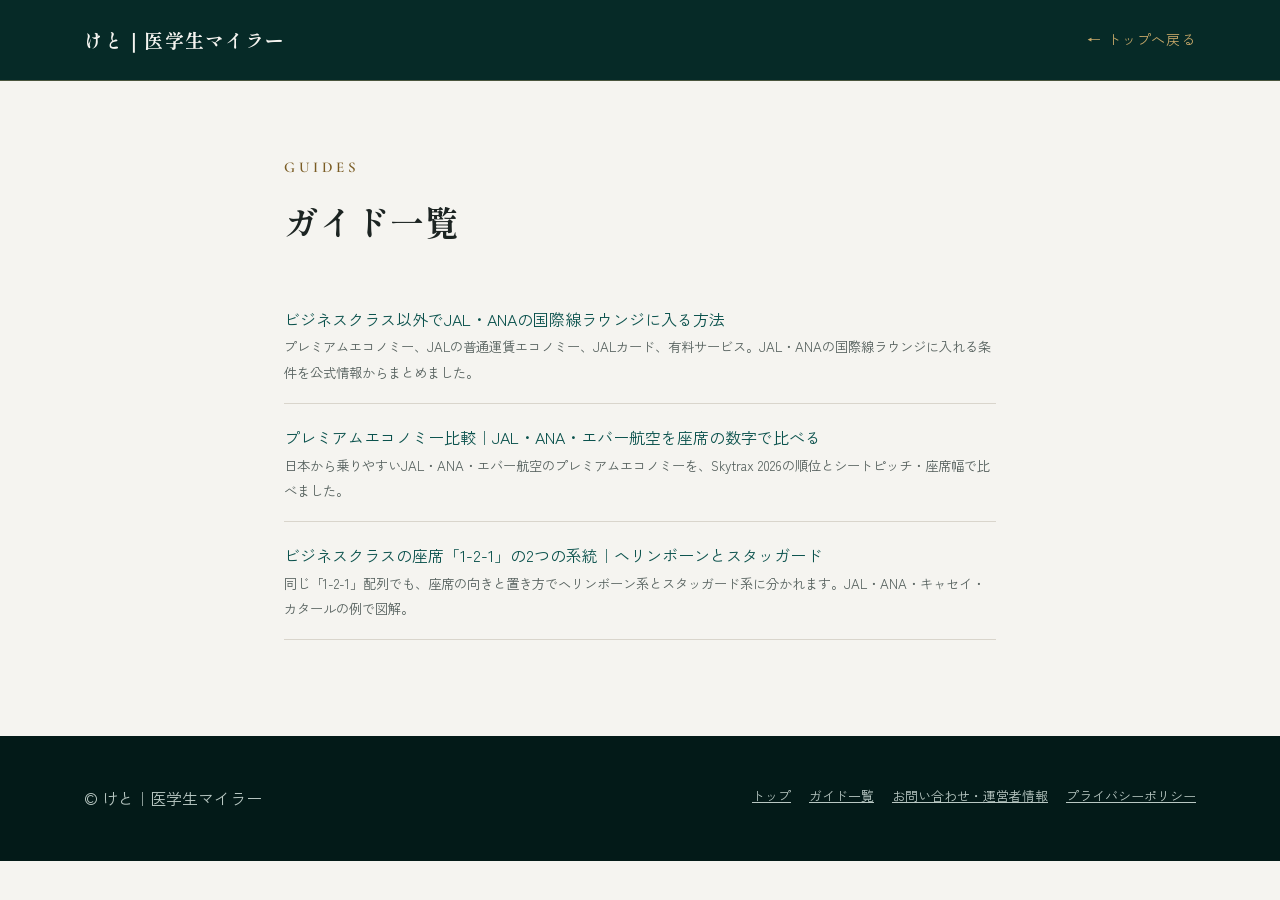
==== guides/index.html @ 94a11e3c "Pinterest用ガイド更新 2026-10-09" ====
<!doctype html>
<html lang="ja">
<head>
<meta charset="utf-8">
<meta name="viewport" content="width=device-width, initial-scale=1">
<title>ガイド一覧｜けと｜医学生マイラー</title>
<meta name="description" content="飛行機の座席・空港ラウンジ・マイルの基本を、公式情報からまとめたガイド。">
<link rel="canonical" href="https://medical-mileage.github.io/guides/">
<meta property="og:type" content="article">
<meta property="og:site_name" content="けと｜医学生マイラー">
<meta property="og:title" content="ガイド一覧">
<meta property="og:description" content="飛行機の座席・空港ラウンジ・マイルの基本を、公式情報からまとめたガイド。">
<meta property="og:url" content="https://medical-mileage.github.io/guides/">
<meta property="og:image" content="https://medical-mileage.github.io/ogp.png">
<meta property="article:published_time" content="2026-10-03">
<meta name="twitter:card" content="summary_large_image">
<link rel="icon" href="../profile.png">
<link rel="preconnect" href="https://fonts.googleapis.com">
<link rel="preconnect" href="https://fonts.gstatic.com" crossorigin>
<link href="https://fonts.googleapis.com/css2?family=Shippori+Mincho+B1:wght@500;700&family=Zen+Kaku+Gothic+New:wght@400;500;700&family=Cormorant+Garamond:ital,wght@0,500;0,600;1,500&display=swap" rel="stylesheet">
<link rel="stylesheet" href="../style.css">
<style>
.guide .lead{margin-top:20px;font-size:16px}
.guide .updated{margin-top:12px;color:var(--muted);font-size:13px}
.guide section p+p{margin-top:12px}
.guide table{width:100%;border-collapse:collapse;margin-top:8px;font-size:14px}
.guide th,.guide td{border-bottom:1px solid var(--line);padding:10px 8px;text-align:left;vertical-align:top}
.guide th{color:var(--muted);font-weight:500;white-space:nowrap}
.guide .table-wrap{overflow-x:auto}
.guide .box{margin-top:44px;padding:20px 22px;background:var(--paper);border:1px solid var(--line);font-size:14px;color:var(--muted)}
.guide .sources li{font-size:13px;word-break:break-all}
.guide .pin-img{display:block;width:100%;max-width:320px;margin:28px auto 0}
.guide .pr{margin-top:12px;font-size:12px;color:var(--muted)}
.guide-list{list-style:none;padding:0!important}
.guide-list li{margin:0;border-bottom:1px solid var(--line)}
.guide-list a{display:block;padding:18px 0;text-decoration:none}
.guide-list small{display:block;color:var(--muted)}
</style>
</head>
<body>
<header class="site-header">
  <div class="wrap header-row">
    <a href="../index.html" class="logo serif">けと｜医学生マイラー</a>
    <a href="../index.html" class="back-link">← トップへ戻る</a>
  </div>
</header>

<main class="page-main guide"><p class="latin kicker">GUIDES</p><h1 class="serif">ガイド一覧</h1>
<ul class="guide-list" style="margin-top:32px"><li><a href="lounge-access.html">ビジネスクラス以外でJAL・ANAの国際線ラウンジに入る方法<small>プレミアムエコノミー、JALの普通運賃エコノミー、JALカード、有料サービス。JAL・ANAの国際線ラウンジに入れる条件を公式情報からまとめました。</small></a></li><li><a href="premium-economy-compare.html">プレミアムエコノミー比較｜JAL・ANA・エバー航空を座席の数字で比べる<small>日本から乗りやすいJAL・ANA・エバー航空のプレミアムエコノミーを、Skytrax 2026の順位とシートピッチ・座席幅で比べました。</small></a></li><li><a href="seat-layout-types.html">ビジネスクラスの座席「1-2-1」の2つの系統｜ヘリンボーンとスタッガード<small>同じ「1-2-1」配列でも、座席の向きと置き方でヘリンボーン系とスタッガード系に分かれます。JAL・ANA・キャセイ・カタールの例で図解。</small></a></li></ul></main>
<footer class="site-footer" style="margin-top:0">
  <div class="wrap footer-row">
    <span>© けと｜医学生マイラー</span>
    <nav aria-label="フッターメニュー">
      <a href="../index.html">トップ</a>
      <a href="index.html">ガイド一覧</a>
      <a href="../contact.html">お問い合わせ・運営者情報</a>
      <a href="../privacy.html">プライバシーポリシー</a>
    </nav>
  </div>
</footer>
</body>
</html>
---- style.css ----
:root{
  --jade-deep:#062A27; --jade:#0B524D; --gold:#C8A96A; --gold-text:#7A5C24; --gold-light:#E3CC98;
  --ground:#F5F4F0; --paper:#FBFAF7; --ink:#1C2422; --muted:#55605D; --line:#D9D5CC; --line-soft:#E6E1D6;
  --on-dark:#CFDAD6; --on-dark-muted:#B9C8C3;
}
*{box-sizing:border-box}
html{scroll-behavior:smooth}
body{margin:0;background:var(--ground);color:var(--ink);font-family:'Zen Kaku Gothic New','Hiragino Sans',sans-serif;line-height:1.8;-webkit-text-size-adjust:100%}
a{color:var(--jade)}a:hover{color:#00403F}
img{max-width:100%}
.serif{font-family:'Shippori Mincho B1','Hiragino Mincho ProN',serif}
.latin{font-family:'Cormorant Garamond',Georgia,serif}
button{font-family:inherit}
[hidden]{display:none!important}
.wrap{max-width:1160px;margin:0 auto;padding-left:24px;padding-right:24px}

/* header */
.site-header{background:var(--jade-deep);color:var(--ground);border-bottom:1px solid rgba(200,169,106,.35);position:relative;z-index:10}
.header-row{display:flex;flex-wrap:wrap;align-items:center;justify-content:space-between;gap:12px;padding-top:18px;padding-bottom:18px}
.logo{display:flex;align-items:center;gap:12px;color:var(--ground);text-decoration:none;font-weight:700;font-size:19px;letter-spacing:.06em}
.logo:hover{color:var(--ground)}
.nav-desktop{display:flex;flex-wrap:wrap;align-items:center;gap:2px}
.nav-desktop a{color:#D9E3DF;text-decoration:none;padding:10px 12px;font-size:14px;letter-spacing:.06em}
.nav-desktop a:hover{color:#fff}
.nav-desktop .nav-follow{margin-left:8px;color:var(--gold);border:1px solid var(--gold);padding:9px 18px;letter-spacing:.08em;border-radius:2px}
.nav-toggle{display:none;align-items:center;justify-content:center;width:44px;height:44px;border:1px solid rgba(200,169,106,.6);border-radius:2px;background:transparent;color:var(--gold);cursor:pointer}
.nav-toggle .icon-close{display:none}
.nav-toggle[aria-expanded="true"] .icon-open{display:none}
.nav-toggle[aria-expanded="true"] .icon-close{display:block}
.nav-mobile{display:flex;flex-direction:column;padding:4px 24px 20px;border-top:1px solid rgba(200,169,106,.25)}
.nav-mobile a{color:var(--ground);text-decoration:none;padding:14px 0;font-size:16px;letter-spacing:.06em;border-bottom:1px solid rgba(245,244,240,.1)}
.nav-mobile .nav-mobile-cta{margin-top:16px;display:flex;align-items:center;justify-content:center;min-height:48px;color:#0A2E2C;background:var(--gold);font-weight:700;letter-spacing:.08em;border-radius:2px;border:0}

/* buttons */
.btn-gold,.btn-ghost{display:inline-flex;align-items:center;justify-content:center;min-height:50px;padding:0 28px;text-decoration:none;border-radius:2px;font-size:15px;letter-spacing:.08em}
.btn-gold{background:var(--gold);color:#0A2E2C;font-weight:700}
.btn-gold:hover{color:#0A2E2C;background:#D4B87D}
.btn-ghost{border:1px solid rgba(245,244,240,.45);color:var(--ground)}
.btn-ghost:hover{color:#fff;border-color:#fff}

/* hero */
.hero{background:var(--jade-deep);color:var(--ground);padding:72px 0 120px}
.hero-row{display:flex;flex-wrap:wrap;gap:56px;align-items:center}
.hero-copy{flex:1 1 440px;min-width:0}
.hero-kicker{margin:0 0 20px;color:var(--gold);font-size:17px;font-style:italic;letter-spacing:.12em}
.hero-title{margin:0;font-size:50px;line-height:1.45;font-weight:700;letter-spacing:.04em}
.hero-rule{width:56px;height:1px;background:var(--gold);margin:32px 0}
.hero-lead{margin:0;font-size:16px;color:var(--on-dark);max-width:30em;letter-spacing:.03em}
.hero-cta{display:flex;flex-wrap:wrap;gap:14px;margin-top:36px}

.pass{flex:1.3 1 480px;min-width:0;display:flex;flex-wrap:wrap;background:var(--paper);color:var(--ink);border-radius:6px;overflow:hidden;box-shadow:0 30px 70px rgba(0,0,0,.35)}
.pass-bar{flex:1 1 100%;height:8px;background:var(--jade)}
.pass-main{flex:3 1 270px;padding:28px 30px;border-right:1px dashed #CFC9BC}
.pass-head{display:flex;justify-content:space-between;align-items:center;font-size:15px;color:var(--muted)}
.pass-head span:first-child{letter-spacing:.22em;font-weight:600}
.pass-head span:last-child{letter-spacing:.1em}
.pass-route{display:flex;align-items:flex-end;justify-content:space-between;gap:12px;margin-top:22px}
.pass-label{font-size:13px;color:var(--muted);letter-spacing:.14em}
.pass-city{font-size:28px;font-weight:700;line-height:1.3;white-space:nowrap}
.pass-meta{display:flex;flex-wrap:wrap;justify-content:space-between;gap:12px 16px;margin-top:26px;padding-top:18px;border-top:1px solid var(--line-soft);white-space:nowrap}
.pass-stub{flex:2 1 170px;padding:28px 26px;background:#F1EEE6}
.pass-num{font-size:26px;font-weight:700;line-height:1.4;margin-top:2px}
.pass-num small{font-size:14px;font-weight:500;margin-left:4px}
.pass-breakdown{display:flex;flex-direction:column;gap:2px;margin-top:8px;font-size:13px}
.pass-breakdown div{display:flex;justify-content:space-between;gap:8px}
.pass-breakdown span{color:var(--muted)}

/* sns */
.sns{margin-top:-60px;position:relative}
.card-lg{background:var(--paper);border-radius:6px;padding:36px;border:1px solid var(--line-soft);box-shadow:0 10px 40px rgba(10,46,44,.08)}
.sns-head{display:flex;flex-wrap:wrap;align-items:baseline;justify-content:space-between;gap:8px;margin-bottom:24px}
.sns-head h2{margin:0;font-size:22px;font-weight:700;letter-spacing:.05em}
.sns-head span{font-size:16px;color:var(--gold-text);font-style:italic;letter-spacing:.08em}
.sns-grid{display:grid;grid-template-columns:repeat(auto-fit,minmax(160px,1fr));gap:1px;background:var(--line-soft);border:1px solid var(--line-soft)}
.sns-item{display:flex;flex-direction:column;gap:8px;padding:20px;background:var(--paper);text-decoration:none;color:var(--ink)}
.sns-item:hover{background:#fff;color:var(--ink)}
.sns-item b{font-size:15px;letter-spacing:.04em}
.sns-item span{font-size:13px;color:var(--muted);line-height:1.6}

/* sections */
.sec{padding-top:112px}
.kicker{margin:0;color:var(--gold-text);font-size:15px;letter-spacing:.24em;font-weight:600}
.kicker.gold{color:var(--gold)}
.h2{margin:8px 0 0;font-size:34px;font-weight:700;letter-spacing:.04em}
.sec-head{display:flex;flex-wrap:wrap;align-items:flex-end;justify-content:space-between;gap:16px;margin-top:8px}
.sec-head .h2{margin:0}
.sub{margin:8px 0 0;color:var(--muted)}
.sub small{font-size:12px}
.pr{border:1px solid currentColor;padding:0 5px;margin-right:6px;font-size:11px}
.pr-line{margin:12px 0 0;font-size:12px;color:var(--muted)}

/* tabs + feed */
.tabs{display:flex;flex-wrap:wrap;border-bottom:1px solid var(--line)}
.tabs button{min-height:44px;padding:0 18px;border:0;border-bottom:2px solid transparent;background:transparent;font-size:14px;letter-spacing:.06em;cursor:pointer;color:var(--muted);font-weight:500}
.tabs button[aria-selected="true"]{border-bottom-color:var(--jade);color:var(--jade);font-weight:700}
.feed-grid{display:grid;grid-template-columns:repeat(auto-fill,minmax(250px,1fr));gap:28px;margin-top:32px}
.feed-card{display:flex;flex-direction:column;gap:12px;min-height:180px;padding:22px 22px 20px;background:var(--paper);border:1px solid var(--line-soft);border-top:3px solid var(--jade);border-radius:4px;text-decoration:none;color:var(--ink)}
.feed-card.ig{border-top-color:var(--gold)}
.feed-card:hover{color:var(--ink);box-shadow:0 8px 24px rgba(10,46,44,.08)}
.feed-meta{display:flex;align-items:center;gap:12px}
.feed-source{font-size:15px;font-weight:600;letter-spacing:.14em;color:var(--jade)}
.feed-date{font-size:12px;color:var(--muted)}
.feed-new{font-size:14px;font-style:italic;color:var(--gold-text)}
.feed-title{font-weight:700;font-size:16px;line-height:1.65}
.feed-more{margin-top:auto;font-size:13px;color:var(--gold-text);letter-spacing:.04em}

/* pickup band */
.band{margin-top:112px;background:var(--jade-deep);color:var(--ground);padding:88px 0}
.band-meta{font-size:13px;color:var(--on-dark-muted)}
.band-lead{margin:10px 0 0;color:var(--on-dark)}
.band-note{margin:20px 0 0;font-size:12px;color:var(--on-dark-muted)}
.pick-grid{display:grid;grid-template-columns:repeat(auto-fit,minmax(240px,1fr));gap:24px;margin-top:36px}
.pick{border:1px solid rgba(200,169,106,.45);border-radius:4px;padding:28px;display:flex;flex-direction:column;gap:16px;background:rgba(255,255,255,.03)}
.pick-top{display:flex;align-items:baseline;justify-content:space-between;gap:8px}
.pick-rank{font-size:40px;line-height:1;color:var(--gold);font-weight:500}
.pick-site{font-size:12px;color:var(--on-dark-muted);letter-spacing:.06em}
.pick-name{font-size:20px;font-weight:700}
.pick-nums{display:grid;grid-template-columns:repeat(2,minmax(0,1fr));gap:12px;padding:14px 0;border-top:1px solid rgba(245,244,240,.15);border-bottom:1px solid rgba(245,244,240,.15)}
.pick-nums small{display:block;font-size:12px;color:var(--on-dark-muted)}
.pick-now{font-weight:700;font-size:20px;color:var(--gold-light)}
.pick-usual{font-weight:700;font-size:17px}
.pick-up{font-size:13px;color:var(--gold-light);font-weight:700}
.pick .btn-gold{margin-top:auto;min-height:48px}

/* invites */
.invite-grid{display:grid;grid-template-columns:repeat(auto-fit,minmax(250px,1fr));gap:24px;margin-top:32px}
.invite{background:var(--paper);border-radius:4px;padding:28px 26px;display:flex;flex-direction:column;gap:16px;border:1px solid var(--line-soft);border-top:3px solid var(--jade)}
.invite-kind{font-size:12px;letter-spacing:.1em;color:var(--jade)}
.invite-name{font-size:23px;font-weight:700}
.invite-desc{font-size:14px;color:var(--muted);margin-top:6px;line-height:1.7}
.bonus{border-top:1px solid var(--line-soft);padding-top:14px}
.bonus-label{font-size:13px;color:var(--gold-text);letter-spacing:.16em;font-weight:600}
.bonus-main{font-weight:700;font-size:17px;color:var(--jade)}
.bonus-detail{font-size:13px;color:var(--muted);line-height:1.7;margin-top:4px}
.bonus-period{font-size:12px;color:var(--muted);margin-top:6px}
.code-label{font-size:12px;color:var(--muted);margin-bottom:4px}
.code-row{display:flex;align-items:center;gap:8px}
.code{flex:1 1 auto;font-size:15px;font-weight:700;letter-spacing:.1em;border:1px dashed #CFC9BC;border-radius:2px;padding:9px 12px}
.copy-btn{min-height:44px;padding:0 14px;border-radius:2px;border:1px solid var(--jade);background:transparent;color:var(--jade);font-weight:700;font-size:13px;cursor:pointer}
.warn{margin:0;font-size:12px;line-height:1.7;color:#6B3F00;background:#F6EEDC;padding:8px 10px;border-radius:2px}
.invite-cta{margin-top:auto;display:flex;align-items:center;justify-content:center;min-height:48px;background:var(--jade);color:var(--ground);font-weight:700;text-decoration:none;border-radius:2px;letter-spacing:.06em}
.invite-cta:hover{background:#08403C;color:#fff}

/* reviews */
.review-list{margin-top:28px;border-top:1px solid var(--line)}
.review{display:flex;flex-wrap:wrap;align-items:center;gap:10px 28px;padding:22px 4px;border-bottom:1px solid var(--line);text-decoration:none;color:var(--ink)}
.review:hover{color:var(--ink);background:var(--paper)}
.review-cls{flex:0 0 auto;min-width:120px;font-size:13px;letter-spacing:.08em;color:var(--jade);font-weight:700}
.review-title{flex:1 1 320px;font-size:18px;font-weight:700;line-height:1.6}
.review-date{flex:0 0 auto;font-size:13px;color:var(--muted)}

/* steps */
.steps{list-style:none;margin:32px 0 0;padding:0;display:grid;grid-template-columns:repeat(auto-fit,minmax(220px,1fr));gap:1px;background:var(--line);border:1px solid var(--line)}
.steps li{background:var(--paper);padding:28px 24px}
.step-no{font-size:34px;line-height:1;color:var(--gold-text)}
.step-title{font-size:18px;font-weight:700;margin-top:14px}
.step-body{font-size:14px;color:var(--muted);margin-top:6px}

/* profile */
.profile-row{display:flex;flex-wrap:wrap;gap:40px;margin-top:32px}
.profile-card{flex:1 1 300px;min-width:0;background:var(--paper);border:1px solid var(--line-soft);border-radius:4px;padding:32px;display:flex;flex-direction:column;gap:18px}
.profile-card p{margin:0;font-size:15px}
.avatar{width:120px;height:120px;border-radius:50%;object-fit:cover;box-shadow:0 6px 20px rgba(10,46,44,.15)}
.profile-name{font-size:24px;font-weight:700}
.profile-role{color:var(--muted);font-size:14px;letter-spacing:.04em}
.tags{display:flex;flex-wrap:wrap;gap:8px}
.tags span{font-size:13px;border:1px solid #CFC9BC;padding:2px 12px;border-radius:2px}
.timeline-wrap{flex:2 1 420px;min-width:0}
.timeline-wrap h3{margin:0 0 20px;font-size:19px;font-weight:700}
.timeline{list-style:none;margin:0;padding:0}
.timeline li{display:flex;gap:20px;position:relative;padding-bottom:26px}
.timeline li::before{content:"";position:absolute;left:5px;top:22px;bottom:0;width:1px;background:#CFC9BC}
.timeline li:last-child::before{display:none}
.tl-mark{width:11px;height:11px;transform:rotate(45deg);background:var(--gold);flex:none;margin-top:9px}
.tl-when{font-size:15px;color:var(--gold-text);font-weight:600;letter-spacing:.08em}
.tl-title{font-weight:700;font-size:16px}
.tl-body{font-size:14px;color:var(--muted)}

/* cta + footer */
.cta-band{background:var(--jade-deep);color:var(--ground);border-radius:4px;padding:44px;display:flex;flex-wrap:wrap;gap:24px;align-items:center;justify-content:space-between;border:1px solid rgba(200,169,106,.4)}
.cta-band > div{flex:1 1 360px}
.cta-band h2{margin:0;font-size:26px;font-weight:700;letter-spacing:.04em}
.cta-band p{margin:8px 0 0;color:var(--on-dark)}
.site-footer{margin-top:112px;background:#031A18;color:var(--on-dark-muted)}
.footer-row{padding-top:48px;padding-bottom:48px;display:flex;flex-wrap:wrap;gap:24px;justify-content:space-between}
.footer-name{font-weight:700;color:var(--ground);font-size:18px;letter-spacing:.06em}
.footer-row p{margin:10px 0 0;font-size:12px;max-width:38em}
.footer-row nav{display:flex;flex-wrap:wrap;gap:18px;font-size:13px}
.footer-row nav a{color:var(--on-dark-muted)}
.footer-row nav a:hover{color:#fff}

/* sub pages */
.page-main{max-width:760px;margin:0 auto;padding:72px 24px 96px;line-height:1.9}
.page-main h1{margin:8px 0 0;font-size:34px;font-weight:700;letter-spacing:.04em}
.page-main h2{margin:0 0 12px;font-size:21px;font-weight:700}
.page-main section{margin-top:44px}
.page-main p{margin:0}
.page-main ul{margin:8px 0 0;padding-left:1.2em}
.page-main li{margin-bottom:6px}
.info-table{margin:0;display:grid;grid-template-columns:minmax(0,9em) minmax(0,1fr);border-top:1px solid var(--line)}
.info-table dt,.info-table dd{margin:0;padding:14px 0;border-bottom:1px solid var(--line)}
.info-table dt{color:var(--muted);font-size:14px}
.contact-btn{display:flex;flex-wrap:wrap;align-items:center;justify-content:space-between;gap:4px 12px;min-height:56px;padding:12px 22px;border-radius:2px;text-decoration:none}
.contact-btn.dark{background:var(--jade-deep);color:var(--ground)}
.contact-btn.dark:hover{color:#fff}
.contact-btn.dark span:last-child{color:var(--gold);font-size:14px}
.contact-btn.light{border:1px solid var(--line);background:var(--paper);color:var(--ink)}
.contact-btn.light span:last-child{color:var(--jade);font-size:14px;word-break:break-all}
.contact-btn b{letter-spacing:.04em}
.back-link{display:inline-flex;align-items:center;min-height:44px;color:var(--gold);text-decoration:none;font-size:14px;letter-spacing:.06em}
.back-link:hover{color:#fff}

/* phone */
@media (max-width: 760px){
  .wrap{padding-left:16px;padding-right:16px}
  .nav-desktop{display:none}
  .nav-toggle{display:inline-flex}
  .hero{padding:40px 0 96px}
  .hero-title{font-size:34px}
  .sec{padding-top:72px}
  .band{margin-top:72px;padding:60px 0}
  .card-lg,.profile-card,.cta-band{padding:22px}
  .sns-grid{grid-template-columns:repeat(2,minmax(0,1fr))}
  .sns-item:last-child:nth-child(odd){grid-column:1/-1}
  .h2{font-size:26px}
  .tabs{flex-wrap:nowrap;overflow-x:auto;width:100%}
  .tabs button{flex:0 0 auto}
  .site-footer{margin-top:72px}
  .pass-main{border-right:0;border-bottom:1px dashed #CFC9BC}
  .page-main{padding:48px 16px 72px}
  .page-main h1{font-size:26px}
  .info-table{grid-template-columns:minmax(0,1fr)}
  .info-table dt{padding-bottom:0;border-bottom:0}
}
@media (min-width: 761px){
  .nav-mobile{display:none!important}
}
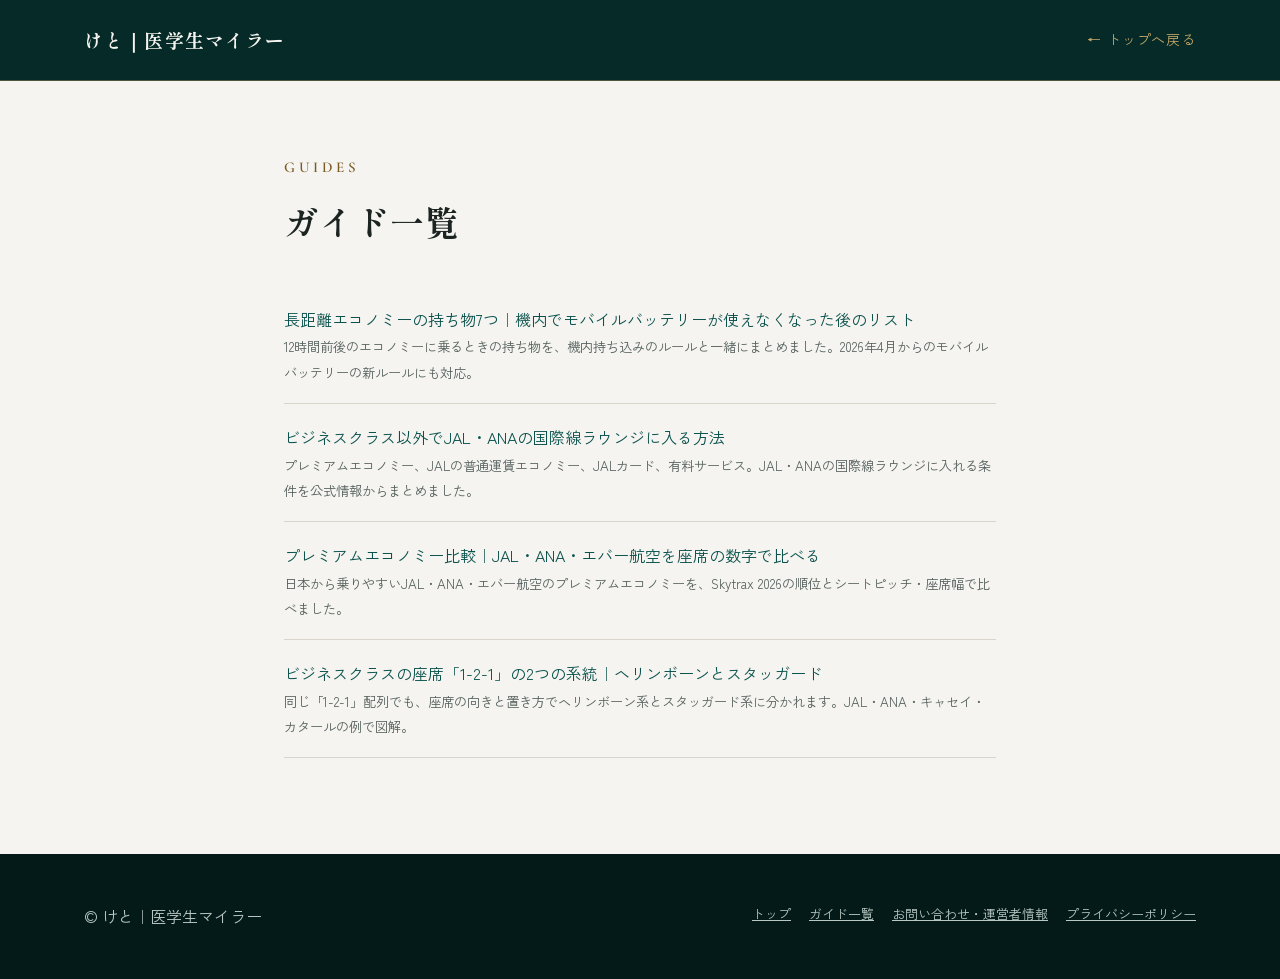
==== commit 3996813d: "Pinterest用ガイド更新 2026-10-10" ====
--- a/guides/index.html
+++ b/guides/index.html
@@ -12,7 +12,7 @@
 <meta property="og:description" content="飛行機の座席・空港ラウンジ・マイルの基本を、公式情報からまとめたガイド。">
 <meta property="og:url" content="https://medical-mileage.github.io/guides/">
 <meta property="og:image" content="https://medical-mileage.github.io/ogp.png">
-<meta property="article:published_time" content="2026-10-03">
+<meta property="article:published_time" content="2026-10-10">
 <meta name="twitter:card" content="summary_large_image">
 <link rel="icon" href="../profile.png">
 <link rel="preconnect" href="https://fonts.googleapis.com">
@@ -46,7 +46,7 @@
 </header>
 
 <main class="page-main guide"><p class="latin kicker">GUIDES</p><h1 class="serif">ガイド一覧</h1>
-<ul class="guide-list" style="margin-top:32px"><li><a href="lounge-access.html">ビジネスクラス以外でJAL・ANAの国際線ラウンジに入る方法<small>プレミアムエコノミー、JALの普通運賃エコノミー、JALカード、有料サービス。JAL・ANAの国際線ラウンジに入れる条件を公式情報からまとめました。</small></a></li><li><a href="premium-economy-compare.html">プレミアムエコノミー比較｜JAL・ANA・エバー航空を座席の数字で比べる<small>日本から乗りやすいJAL・ANA・エバー航空のプレミアムエコノミーを、Skytrax 2026の順位とシートピッチ・座席幅で比べました。</small></a></li><li><a href="seat-layout-types.html">ビジネスクラスの座席「1-2-1」の2つの系統｜ヘリンボーンとスタッガード<small>同じ「1-2-1」配列でも、座席の向きと置き方でヘリンボーン系とスタッガード系に分かれます。JAL・ANA・キャセイ・カタールの例で図解。</small></a></li></ul></main>
+<ul class="guide-list" style="margin-top:32px"><li><a href="long-haul-economy-packing.html">長距離エコノミーの持ち物7つ｜機内でモバイルバッテリーが使えなくなった後のリスト<small>12時間前後のエコノミーに乗るときの持ち物を、機内持ち込みのルールと一緒にまとめました。2026年4月からのモバイルバッテリーの新ルールにも対応。</small></a></li><li><a href="lounge-access.html">ビジネスクラス以外でJAL・ANAの国際線ラウンジに入る方法<small>プレミアムエコノミー、JALの普通運賃エコノミー、JALカード、有料サービス。JAL・ANAの国際線ラウンジに入れる条件を公式情報からまとめました。</small></a></li><li><a href="premium-economy-compare.html">プレミアムエコノミー比較｜JAL・ANA・エバー航空を座席の数字で比べる<small>日本から乗りやすいJAL・ANA・エバー航空のプレミアムエコノミーを、Skytrax 2026の順位とシートピッチ・座席幅で比べました。</small></a></li><li><a href="seat-layout-types.html">ビジネスクラスの座席「1-2-1」の2つの系統｜ヘリンボーンとスタッガード<small>同じ「1-2-1」配列でも、座席の向きと置き方でヘリンボーン系とスタッガード系に分かれます。JAL・ANA・キャセイ・カタールの例で図解。</small></a></li></ul></main>
 <footer class="site-footer" style="margin-top:0">
   <div class="wrap footer-row">
     <span>© けと｜医学生マイラー</span>
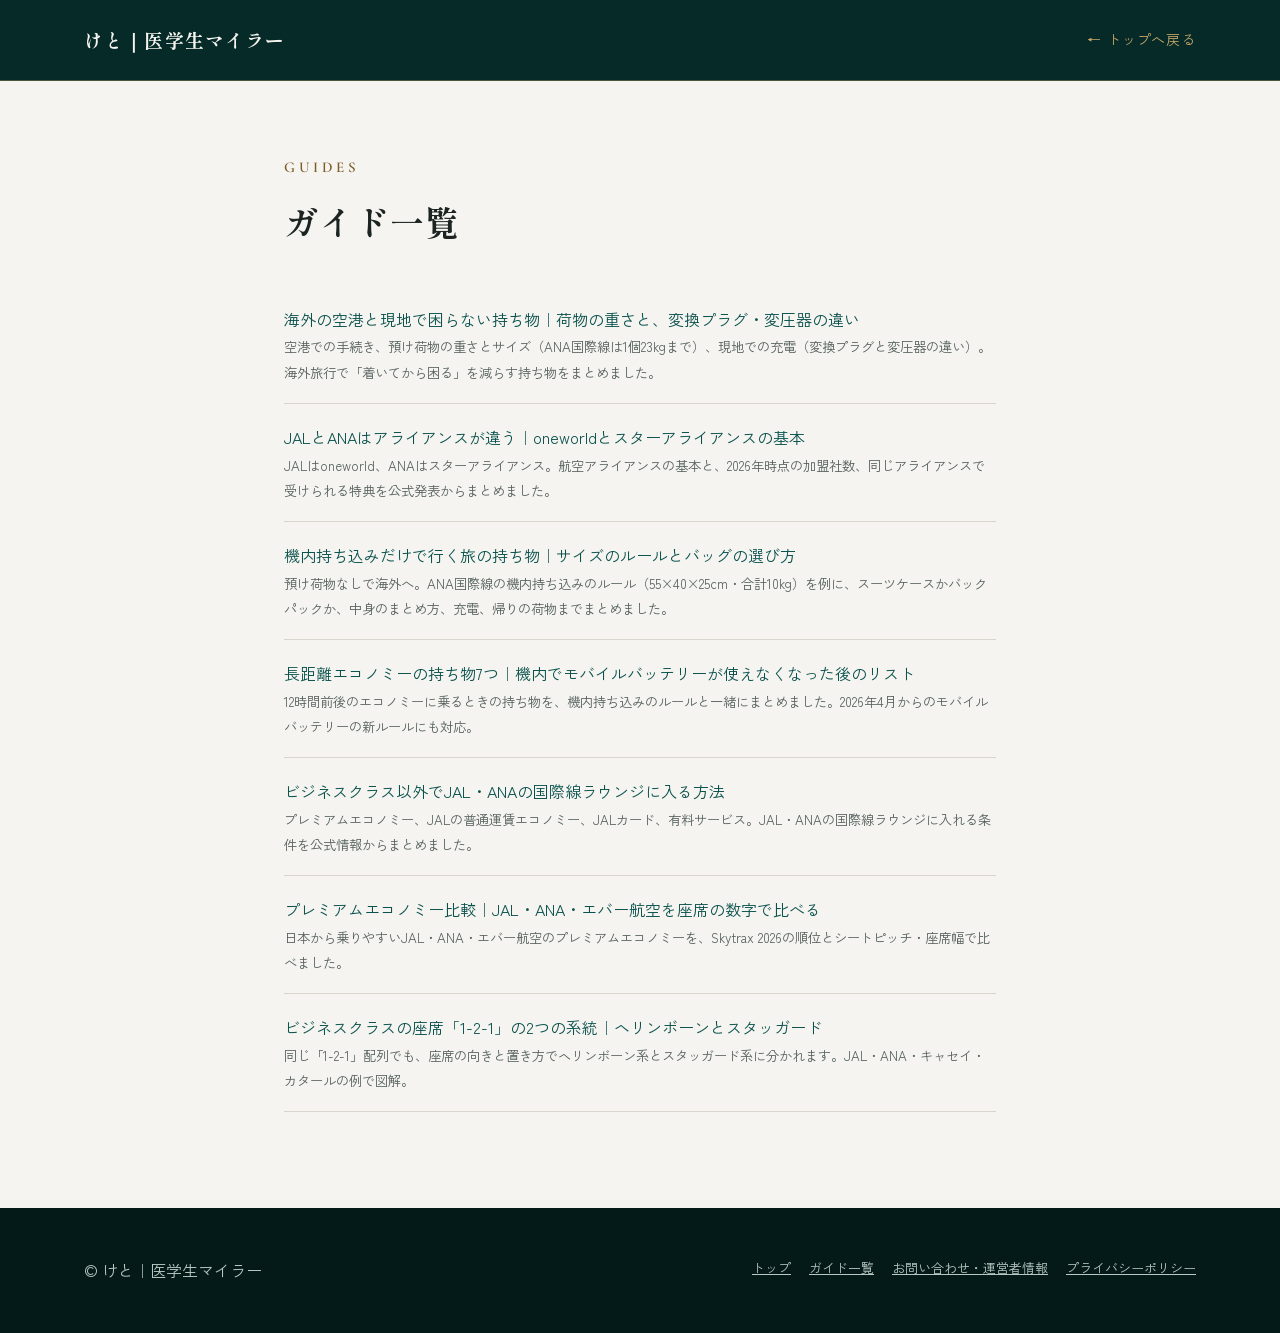
==== commit d0434ae5: "Pinterest用ガイド更新 2026-10-18" ====
--- a/guides/index.html
+++ b/guides/index.html
@@ -12,7 +12,7 @@
 <meta property="og:description" content="飛行機の座席・空港ラウンジ・マイルの基本を、公式情報からまとめたガイド。">
 <meta property="og:url" content="https://medical-mileage.github.io/guides/">
 <meta property="og:image" content="https://medical-mileage.github.io/ogp.png">
-<meta property="article:published_time" content="2026-10-10">
+<meta property="article:published_time" content="2026-10-18">
 <meta name="twitter:card" content="summary_large_image">
 <link rel="icon" href="../profile.png">
 <link rel="preconnect" href="https://fonts.googleapis.com">
@@ -46,7 +46,7 @@
 </header>
 
 <main class="page-main guide"><p class="latin kicker">GUIDES</p><h1 class="serif">ガイド一覧</h1>
-<ul class="guide-list" style="margin-top:32px"><li><a href="long-haul-economy-packing.html">長距離エコノミーの持ち物7つ｜機内でモバイルバッテリーが使えなくなった後のリスト<small>12時間前後のエコノミーに乗るときの持ち物を、機内持ち込みのルールと一緒にまとめました。2026年4月からのモバイルバッテリーの新ルールにも対応。</small></a></li><li><a href="lounge-access.html">ビジネスクラス以外でJAL・ANAの国際線ラウンジに入る方法<small>プレミアムエコノミー、JALの普通運賃エコノミー、JALカード、有料サービス。JAL・ANAの国際線ラウンジに入れる条件を公式情報からまとめました。</small></a></li><li><a href="premium-economy-compare.html">プレミアムエコノミー比較｜JAL・ANA・エバー航空を座席の数字で比べる<small>日本から乗りやすいJAL・ANA・エバー航空のプレミアムエコノミーを、Skytrax 2026の順位とシートピッチ・座席幅で比べました。</small></a></li><li><a href="seat-layout-types.html">ビジネスクラスの座席「1-2-1」の2つの系統｜ヘリンボーンとスタッガード<small>同じ「1-2-1」配列でも、座席の向きと置き方でヘリンボーン系とスタッガード系に分かれます。JAL・ANA・キャセイ・カタールの例で図解。</small></a></li></ul></main>
+<ul class="guide-list" style="margin-top:32px"><li><a href="airport-and-abroad.html">海外の空港と現地で困らない持ち物｜荷物の重さと、変換プラグ・変圧器の違い<small>空港での手続き、預け荷物の重さとサイズ（ANA国際線は1個23kgまで）、現地での充電（変換プラグと変圧器の違い）。海外旅行で「着いてから困る」を減らす持ち物をまとめました。</small></a></li><li><a href="alliance-basics.html">JALとANAはアライアンスが違う｜oneworldとスターアライアンスの基本<small>JALはoneworld、ANAはスターアライアンス。航空アライアンスの基本と、2026年時点の加盟社数、同じアライアンスで受けられる特典を公式発表からまとめました。</small></a></li><li><a href="carry-on-only.html">機内持ち込みだけで行く旅の持ち物｜サイズのルールとバッグの選び方<small>預け荷物なしで海外へ。ANA国際線の機内持ち込みのルール（55×40×25cm・合計10kg）を例に、スーツケースかバックパックか、中身のまとめ方、充電、帰りの荷物までまとめました。</small></a></li><li><a href="long-haul-economy-packing.html">長距離エコノミーの持ち物7つ｜機内でモバイルバッテリーが使えなくなった後のリスト<small>12時間前後のエコノミーに乗るときの持ち物を、機内持ち込みのルールと一緒にまとめました。2026年4月からのモバイルバッテリーの新ルールにも対応。</small></a></li><li><a href="lounge-access.html">ビジネスクラス以外でJAL・ANAの国際線ラウンジに入る方法<small>プレミアムエコノミー、JALの普通運賃エコノミー、JALカード、有料サービス。JAL・ANAの国際線ラウンジに入れる条件を公式情報からまとめました。</small></a></li><li><a href="premium-economy-compare.html">プレミアムエコノミー比較｜JAL・ANA・エバー航空を座席の数字で比べる<small>日本から乗りやすいJAL・ANA・エバー航空のプレミアムエコノミーを、Skytrax 2026の順位とシートピッチ・座席幅で比べました。</small></a></li><li><a href="seat-layout-types.html">ビジネスクラスの座席「1-2-1」の2つの系統｜ヘリンボーンとスタッガード<small>同じ「1-2-1」配列でも、座席の向きと置き方でヘリンボーン系とスタッガード系に分かれます。JAL・ANA・キャセイ・カタールの例で図解。</small></a></li></ul></main>
 <footer class="site-footer" style="margin-top:0">
   <div class="wrap footer-row">
     <span>© けと｜医学生マイラー</span>
--- a/style.css
+++ b/style.css
@@ -64,6 +64,7 @@
 .pass-breakdown{display:flex;flex-direction:column;gap:2px;margin-top:8px;font-size:13px}
 .pass-breakdown div{display:flex;justify-content:space-between;gap:8px}
 .pass-breakdown span{color:var(--muted)}
+.pass-note{margin:6px 0 0;font-size:11px;line-height:1.6;color:var(--muted)}
 
 /* sns */
 .sns{margin-top:-60px;position:relative}
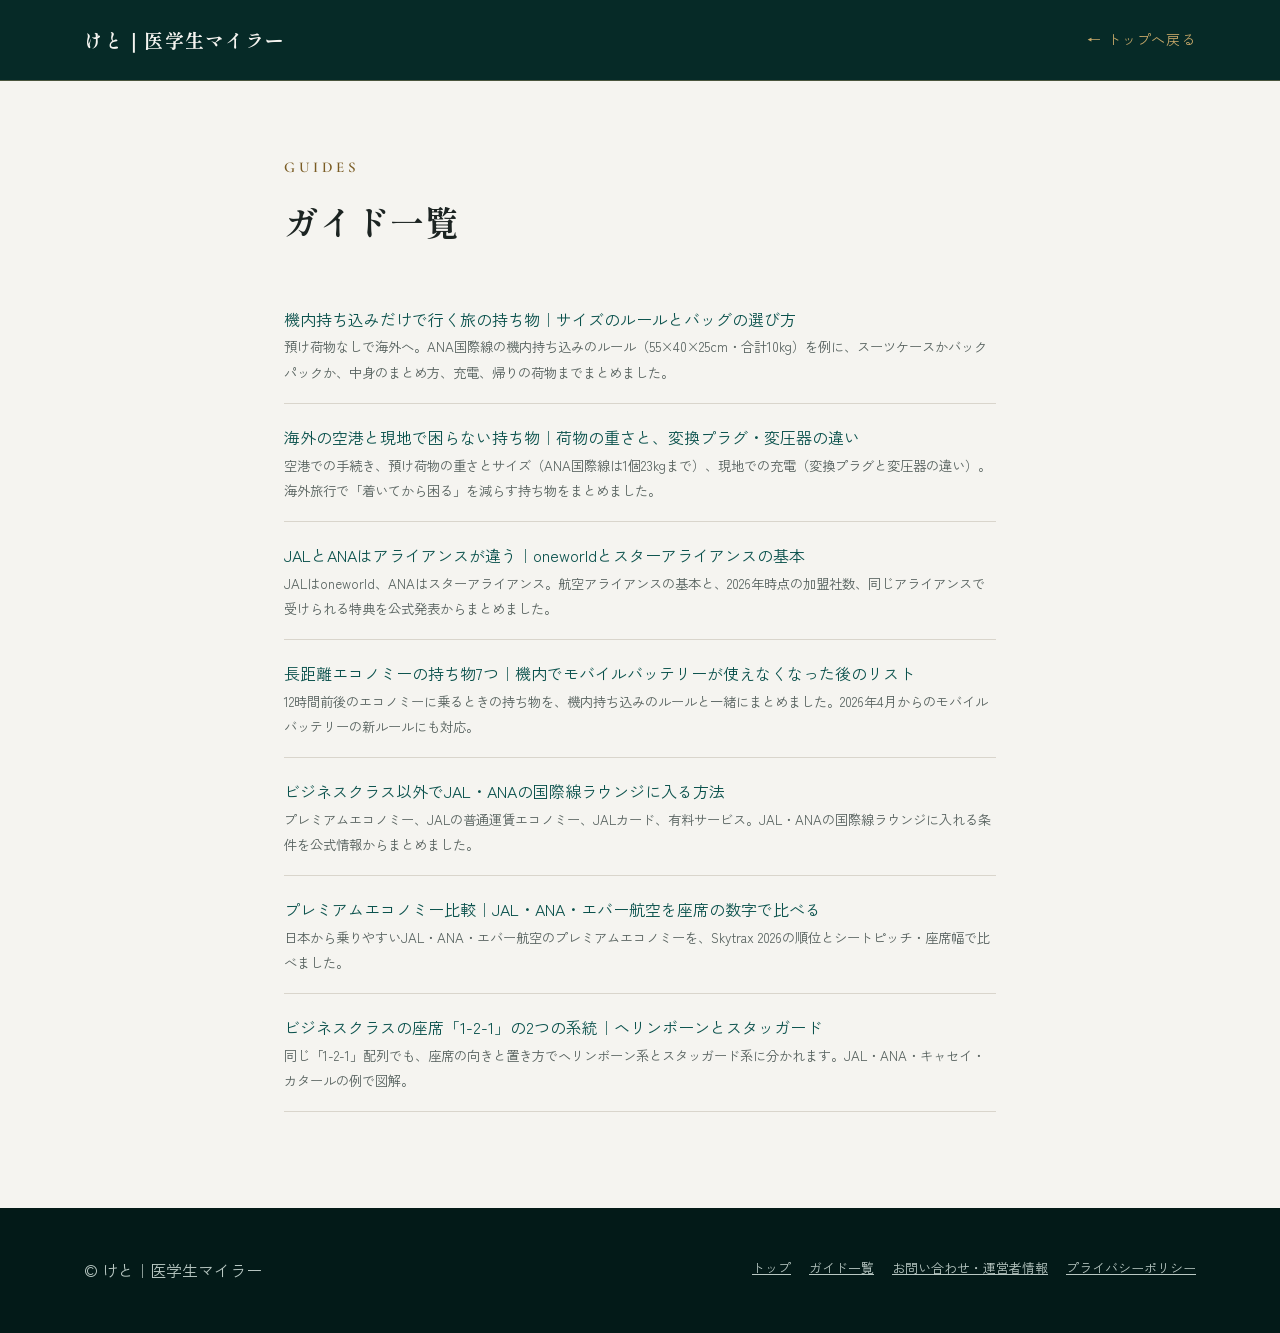
==== commit ac0823fb: "Pinterest用ガイド更新 2026-10-26" ====
--- a/guides/index.html
+++ b/guides/index.html
@@ -12,7 +12,7 @@
 <meta property="og:description" content="飛行機の座席・空港ラウンジ・マイルの基本を、公式情報からまとめたガイド。">
 <meta property="og:url" content="https://medical-mileage.github.io/guides/">
 <meta property="og:image" content="https://medical-mileage.github.io/ogp.png">
-<meta property="article:published_time" content="2026-10-18">
+<meta property="article:published_time" content="2026-10-26">
 <meta name="twitter:card" content="summary_large_image">
 <link rel="icon" href="../profile.png">
 <link rel="preconnect" href="https://fonts.googleapis.com">
@@ -46,7 +46,7 @@
 </header>
 
 <main class="page-main guide"><p class="latin kicker">GUIDES</p><h1 class="serif">ガイド一覧</h1>
-<ul class="guide-list" style="margin-top:32px"><li><a href="airport-and-abroad.html">海外の空港と現地で困らない持ち物｜荷物の重さと、変換プラグ・変圧器の違い<small>空港での手続き、預け荷物の重さとサイズ（ANA国際線は1個23kgまで）、現地での充電（変換プラグと変圧器の違い）。海外旅行で「着いてから困る」を減らす持ち物をまとめました。</small></a></li><li><a href="alliance-basics.html">JALとANAはアライアンスが違う｜oneworldとスターアライアンスの基本<small>JALはoneworld、ANAはスターアライアンス。航空アライアンスの基本と、2026年時点の加盟社数、同じアライアンスで受けられる特典を公式発表からまとめました。</small></a></li><li><a href="carry-on-only.html">機内持ち込みだけで行く旅の持ち物｜サイズのルールとバッグの選び方<small>預け荷物なしで海外へ。ANA国際線の機内持ち込みのルール（55×40×25cm・合計10kg）を例に、スーツケースかバックパックか、中身のまとめ方、充電、帰りの荷物までまとめました。</small></a></li><li><a href="long-haul-economy-packing.html">長距離エコノミーの持ち物7つ｜機内でモバイルバッテリーが使えなくなった後のリスト<small>12時間前後のエコノミーに乗るときの持ち物を、機内持ち込みのルールと一緒にまとめました。2026年4月からのモバイルバッテリーの新ルールにも対応。</small></a></li><li><a href="lounge-access.html">ビジネスクラス以外でJAL・ANAの国際線ラウンジに入る方法<small>プレミアムエコノミー、JALの普通運賃エコノミー、JALカード、有料サービス。JAL・ANAの国際線ラウンジに入れる条件を公式情報からまとめました。</small></a></li><li><a href="premium-economy-compare.html">プレミアムエコノミー比較｜JAL・ANA・エバー航空を座席の数字で比べる<small>日本から乗りやすいJAL・ANA・エバー航空のプレミアムエコノミーを、Skytrax 2026の順位とシートピッチ・座席幅で比べました。</small></a></li><li><a href="seat-layout-types.html">ビジネスクラスの座席「1-2-1」の2つの系統｜ヘリンボーンとスタッガード<small>同じ「1-2-1」配列でも、座席の向きと置き方でヘリンボーン系とスタッガード系に分かれます。JAL・ANA・キャセイ・カタールの例で図解。</small></a></li></ul></main>
+<ul class="guide-list" style="margin-top:32px"><li><a href="carry-on-only.html">機内持ち込みだけで行く旅の持ち物｜サイズのルールとバッグの選び方<small>預け荷物なしで海外へ。ANA国際線の機内持ち込みのルール（55×40×25cm・合計10kg）を例に、スーツケースかバックパックか、中身のまとめ方、充電、帰りの荷物までまとめました。</small></a></li><li><a href="airport-and-abroad.html">海外の空港と現地で困らない持ち物｜荷物の重さと、変換プラグ・変圧器の違い<small>空港での手続き、預け荷物の重さとサイズ（ANA国際線は1個23kgまで）、現地での充電（変換プラグと変圧器の違い）。海外旅行で「着いてから困る」を減らす持ち物をまとめました。</small></a></li><li><a href="alliance-basics.html">JALとANAはアライアンスが違う｜oneworldとスターアライアンスの基本<small>JALはoneworld、ANAはスターアライアンス。航空アライアンスの基本と、2026年時点の加盟社数、同じアライアンスで受けられる特典を公式発表からまとめました。</small></a></li><li><a href="long-haul-economy-packing.html">長距離エコノミーの持ち物7つ｜機内でモバイルバッテリーが使えなくなった後のリスト<small>12時間前後のエコノミーに乗るときの持ち物を、機内持ち込みのルールと一緒にまとめました。2026年4月からのモバイルバッテリーの新ルールにも対応。</small></a></li><li><a href="lounge-access.html">ビジネスクラス以外でJAL・ANAの国際線ラウンジに入る方法<small>プレミアムエコノミー、JALの普通運賃エコノミー、JALカード、有料サービス。JAL・ANAの国際線ラウンジに入れる条件を公式情報からまとめました。</small></a></li><li><a href="premium-economy-compare.html">プレミアムエコノミー比較｜JAL・ANA・エバー航空を座席の数字で比べる<small>日本から乗りやすいJAL・ANA・エバー航空のプレミアムエコノミーを、Skytrax 2026の順位とシートピッチ・座席幅で比べました。</small></a></li><li><a href="seat-layout-types.html">ビジネスクラスの座席「1-2-1」の2つの系統｜ヘリンボーンとスタッガード<small>同じ「1-2-1」配列でも、座席の向きと置き方でヘリンボーン系とスタッガード系に分かれます。JAL・ANA・キャセイ・カタールの例で図解。</small></a></li></ul></main>
 <footer class="site-footer" style="margin-top:0">
   <div class="wrap footer-row">
     <span>© けと｜医学生マイラー</span>
